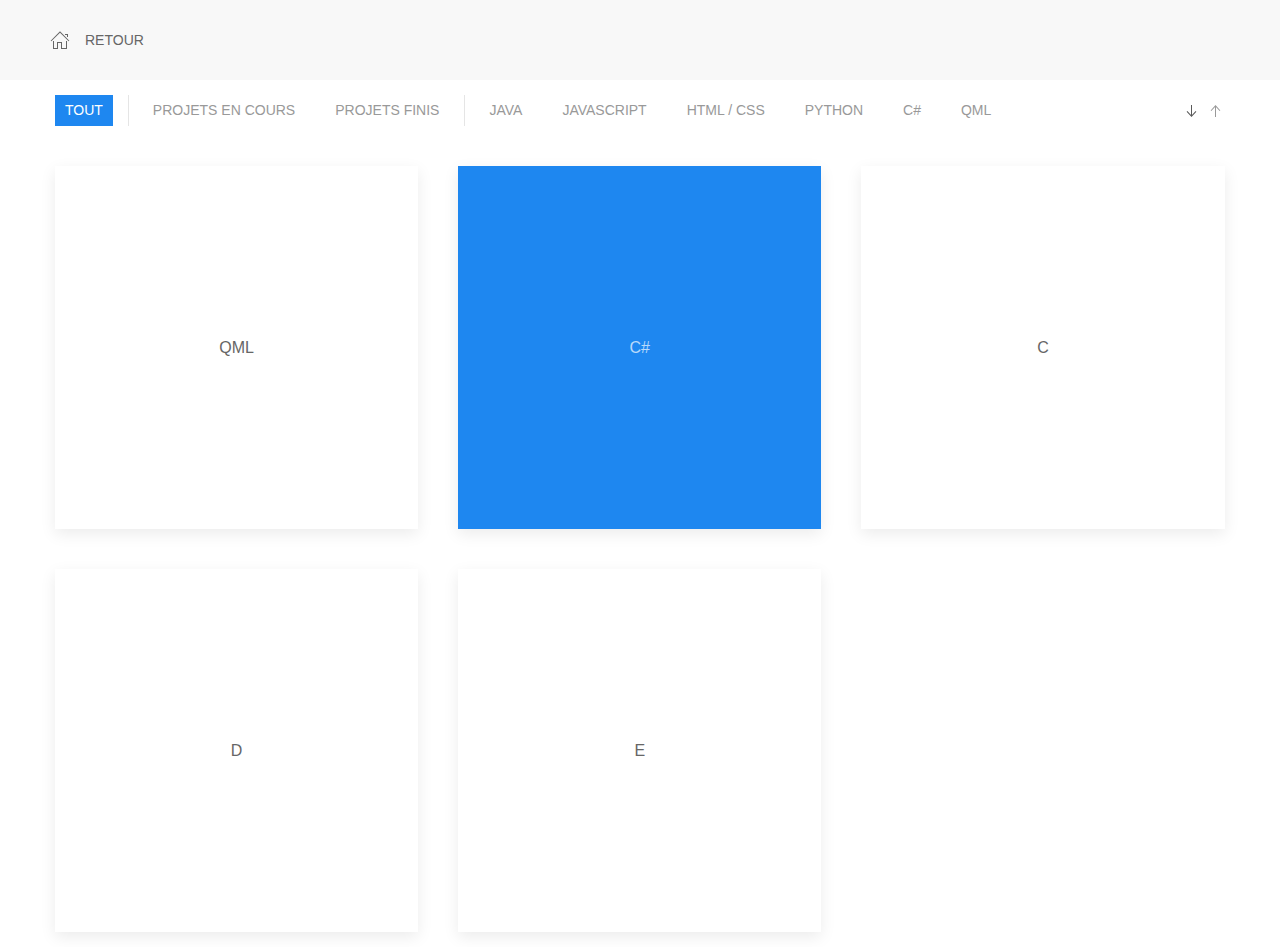
==== projects.html @ e8250ebe "Creating project page" ====
<!DOCTYPE html>
<html lang="en">

<head>
  <!-- Primary Meta Tags -->
  <title>Projets | DUPONT Antoine</title>
  <meta name="title" content="Projets | DUPONT Antoine">
  <meta name="description" content="Voici tous les projets que j'ai effectué par moi même ses dernièrs mois.">

  <meta charset="utf-8" />
  <meta name="viewport" content="width=device-width, initial-scale=1" />
  <meta name="keywords" content="project, projet, projects, projets" />
  <meta name="author" content="DUPONT Antoine" />

  <!-- Open Graph / Facebook -->
  <meta property="og:type" content="website">
  <meta property="og:url" content="https://antoine-dupont.zd.fr/uikit/projects.html">
  <meta property="og:title" content="Projets | DUPONT Antoine">
  <meta property="og:description" content="Voici tous les projets que j'ai effectué par moi même ses dernièrs mois.">
  <meta property="og:image" content="https://antoine-dupont.zd.fr/commun/moi.jpg">
  <meta property="og:site_name" content="Projets | DUPONT Antoine" />
  <meta property="og:locale" content="fr_FR" />

  <!-- Twitter -->
  <meta property="twitter:card" content="summary_large_image">
  <meta property="twitter:url" content="https://antoine-dupont.zd.fr/uikit/projects.html">

  <meta property="twitter:title" content="Projets | DUPONT Antoine">
  <meta property="twitter:description"
    content="Voici tous les projets que j'ai effectué par moi même ses dernièrs mois.">
  <meta property="twitter:image" content="https://antoine-dupont.zd.fr/commun/moi.jpg">

  <meta name="theme-color" content="#dfe4ea" />

  <!-- Favicon -->
  <link rel="icon" type="image/png" href="img/logo.png" />

  <!-- UIkit CSS -->
  <link rel="stylesheet" href="css/uikit.min.css" />
  <link rel="stylesheet" href="css/style.css" />
</head>

<body>

  <div class="uk-section uk-padding-remove">
    <nav class="uk-navbar-container" uk-navbar>
      <div class="uk-navbar-left">

        <ul class="uk-navbar-nav">
          <li>
            <a href="index.html"><span uk-icon="icon: home" class="uk-margin-left uk-padding-small"></span>Retour</a>
          </li>
        </ul>

      </div>
    </nav>
  </div>

  <div class="uk-container">
    <div class="uk-padding-small">

      <!-- Filter -->
      <div uk-filter="target: .js-filter">

        <div class="uk-grid-small uk-flex-middle" uk-grid>
          <div class="uk-width-expand">

            <div class="uk-grid-small uk-grid-divider uk-child-width-auto" uk-grid>
              <div>
                <ul class="uk-subnav uk-subnav-pill" uk-margin>
                  <li class="uk-active" uk-filter-control uk-tooltip="Annule tous les filtres"><a href="#">TOUT</a></li>
                </ul>
              </div>
              <div>
                <ul class="uk-subnav uk-subnav-pill" uk-margin>
                  <li uk-filter-control="filter: [data-state='inProgress']; group: data-state"><a href="#">Projets en
                      cours</a></li>
                  <li uk-filter-control="filter: [data-state='over']; group: data-state"><a href="#">Projets finis</a>
                  </li>
                </ul>
              </div>
              <div>
                <ul class="uk-subnav uk-subnav-pill" uk-margin>
                  <li uk-filter-control="filter: [data-skills='java']; group: skills"><a href="#">Java</a></li>
                  <li uk-filter-control="filter: [data-skills='javascript']; group: skills"><a href="#">Javascript</a>
                  </li>
                  <li uk-filter-control="filter: [data-skills='web']; group: skills"><a href="#">HTML / CSS</a></li>
                  <li uk-filter-control="filter: [data-skills='python']; group: skills"><a href="#">Python</a></li>
                  <li uk-filter-control="filter: [data-skills='csharp']; group: skills"><a href="#">C#</a></li>
                  <li uk-filter-control="filter: [data-skills='QML']; group: skills"><a href="#">QML</a></li>
                </ul>
              </div>
            </div>

          </div>
          <div class="uk-width-auto uk-text-nowrap">

            <span class="uk-active" uk-filter-control="sort: data-date" uk-tooltip="Croissant"><a class="uk-icon-link"
                href="#" uk-icon="icon: arrow-down"></a></span>
            <span uk-filter-control="sort: data-date; order: desc" uk-tooltip="Décroissant"><a class="uk-icon-link"
                href="#" uk-icon="icon: arrow-up"></a></span>

          </div>
        </div>

        <ul class="js-filter uk-child-width-1-2 uk-child-width-1-3@m uk-text-center" uk-grid="masonry: true">
          <li data-date="2016-06-01" data-state="inProgress" data-skills="QML">
            <div class="uk-card uk-card-default uk-card-body">
              <canvas width="500" height="500"></canvas>
              <div class="uk-position-center">QML</div>
            </div>
          </li>
          <li data-date="2016-12-13" data-state="inProgress" data-skills="csharp">
            <div class="uk-card uk-card-primary uk-card-body">
              <canvas width="500" height="500"></canvas>
              <div class="uk-position-center">C#</div>
            </div>
          </li>
          <li data-date="2017-05-20" data-state="inProgress" data-state="over">
            <div class="uk-card uk-card-default uk-card-body">
              <canvas width="500" height="500"></canvas>
              <div class="uk-position-center">C</div>
            </div>
          </li>
          <li data-date="2017-09-17" data-state="over" data-state="over">
            <div class="uk-card uk-card-default uk-card-body">
              <canvas width="500" height="500"></canvas>
              <div class="uk-position-center">D</div>
            </div>
          </li>
          <li data-date="2017-09-17" data-state="over" data-state="over">
            <div class="uk-card uk-card-default uk-card-body">
              <canvas width="500" height="500"></canvas>
              <div class="uk-position-center">E</div>
            </div>
          </li>
        </ul>

      </div>
      <!-- Filter -->

    </div>
  </div>

  <!-- UIkit JS -->
  <script src="js/uikit.min.js"></script>
  <script src="js/uikit-icons.min.js"></script>
</body>

</html>
---- css/style.css ----
/*
  
  Vert clair : #86C232
  Vert foncé : #61892F
  Gris foncé : #222629
  Gris moyen #1 : #474B4F
  Gris moyen #2 : #6B6E70
  Gris plus foncé : #dfe4ea 
  Gris clair : #f1f2f6 
  Blanc : #ffffff

  from : https://visme.co/blog/website-color-schemes #27 Gorgeous Contrast
*/


/* Header */

.header-bg h1 {
  color: #ffffff;
}

.header-bg h2 {
  color: #f1f2f6;
}

.header-bg h3 {
  color: #f1f2f6;
}

div .green {
  color: #86C232;
}

/* Header */

/* Myself Row #1 */
.img-shadow {
  -webkit-box-shadow: -6px 6px 10px -4px rgba(74, 74, 74, 0.73);
  -moz-box-shadow: -6px 6px 10px -4px rgba(74, 74, 74, 0.73);
  box-shadow: -6px 6px 10px -4px rgba(74, 74, 74, 0.73);
}

/* Myself Row #1 */

/* Projects Row #2 */

span.size-up {
  width: 50px;
  height: 50px;
}

span.icon-changes {
  margin-left: 15px;
  margin-bottom: 35px;
  margin-top: 20px;
}

/* Projects Row #2 */

/* Skills Row #3 */

h4.mtop {
  margin-top: 15px;
  margin-right: 15px;
}

/* Skills Row #3 */


/* Resume Row #4 */

div#resume h1,
div#resume h2 {
  color: #f1f2f6;
}

.button-green {
  color: #f1f2f6;
  background-color: #86C232;
}

.button-green:hover {
  color: #dfe4ea;
  background-color: #61892F;
}

/* Resume Row #4 */

/* Contact Row #5 */


/* Contact Row #5 */


::selection {
  background: #86C232;
}

::-moz-selection {
  background: #86C232;
}
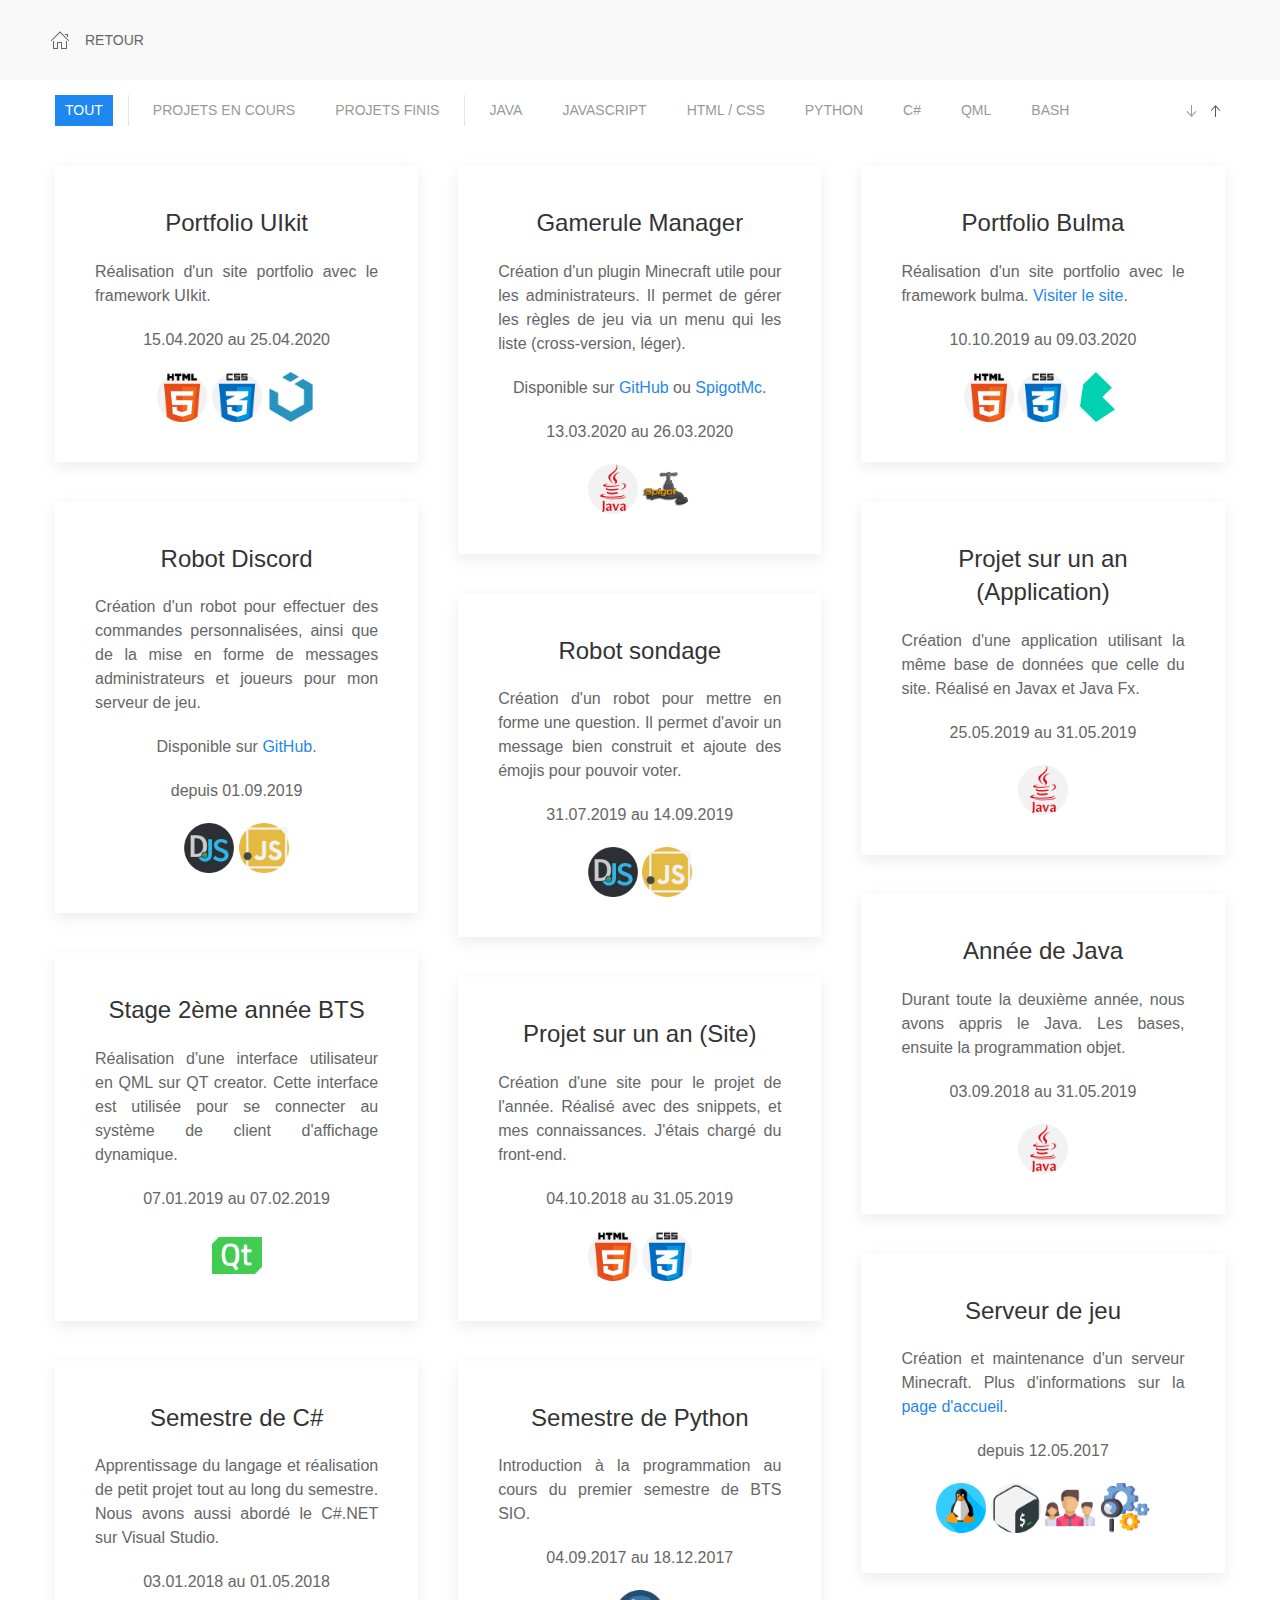
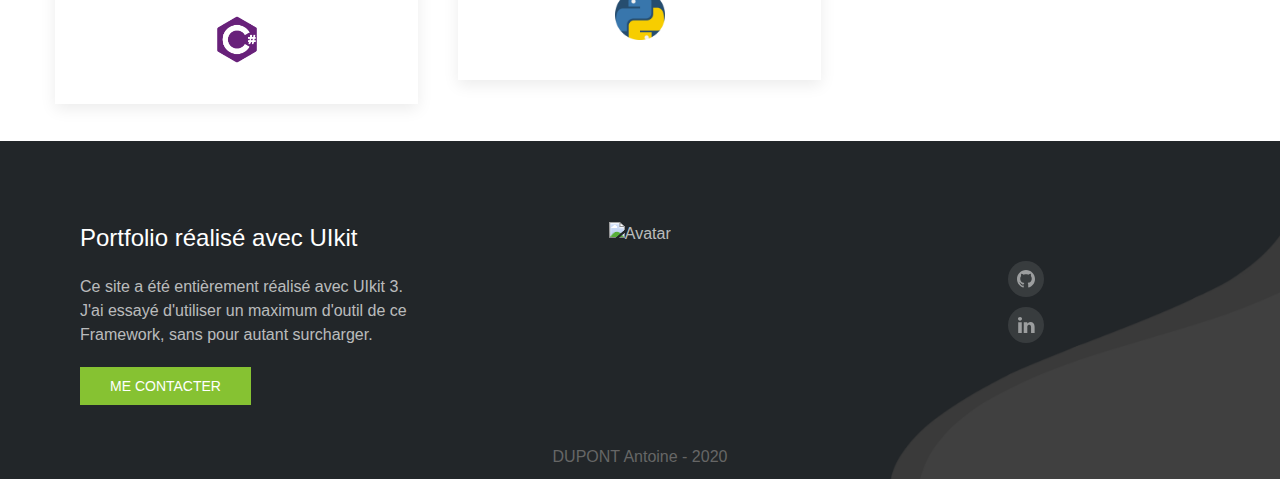
==== commit f8639c9f: "Adding filter, adding navbar, adding all my projects. Page done" ====
--- a/projects.html
+++ b/projects.html
@@ -42,6 +42,7 @@
 
 <body>
 
+  <!-- Navbar -->
   <div class="uk-section uk-padding-remove">
     <nav class="uk-navbar-container" uk-navbar>
       <div class="uk-navbar-left">
@@ -55,9 +56,12 @@
       </div>
     </nav>
   </div>
-
+  <!-- Navbar -->
+
+
+  <!-- Filter & projects -->
   <div class="uk-container">
-    <div class="uk-padding-small">
+    <div class="uk-padding-small uk-margin-bottom">
 
       <!-- Filter -->
       <div uk-filter="target: .js-filter">
@@ -88,6 +92,7 @@
                   <li uk-filter-control="filter: [data-skills='python']; group: skills"><a href="#">Python</a></li>
                   <li uk-filter-control="filter: [data-skills='csharp']; group: skills"><a href="#">C#</a></li>
                   <li uk-filter-control="filter: [data-skills='QML']; group: skills"><a href="#">QML</a></li>
+                  <li uk-filter-control="filter: [data-skills='bash']; group: skills"><a href="#">Bash</a></li>
                 </ul>
               </div>
             </div>
@@ -95,45 +100,196 @@
           </div>
           <div class="uk-width-auto uk-text-nowrap">
 
-            <span class="uk-active" uk-filter-control="sort: data-date" uk-tooltip="Croissant"><a class="uk-icon-link"
-                href="#" uk-icon="icon: arrow-down"></a></span>
-            <span uk-filter-control="sort: data-date; order: desc" uk-tooltip="Décroissant"><a class="uk-icon-link"
-                href="#" uk-icon="icon: arrow-up"></a></span>
+            <span uk-filter-control="sort: data-date" uk-tooltip="Croissant"><a class="uk-icon-link" href="#"
+                uk-icon="icon: arrow-down"></a></span>
+            <span class="uk-active" uk-filter-control="sort: data-date; order: desc" uk-tooltip="Décroissant"><a
+                class="uk-icon-link" href="#" uk-icon="icon: arrow-up"></a></span>
 
           </div>
         </div>
 
         <ul class="js-filter uk-child-width-1-2 uk-child-width-1-3@m uk-text-center" uk-grid="masonry: true">
-          <li data-date="2016-06-01" data-state="inProgress" data-skills="QML">
-            <div class="uk-card uk-card-default uk-card-body">
-              <canvas width="500" height="500"></canvas>
-              <div class="uk-position-center">QML</div>
-            </div>
-          </li>
-          <li data-date="2016-12-13" data-state="inProgress" data-skills="csharp">
-            <div class="uk-card uk-card-primary uk-card-body">
-              <canvas width="500" height="500"></canvas>
-              <div class="uk-position-center">C#</div>
-            </div>
-          </li>
-          <li data-date="2017-05-20" data-state="inProgress" data-state="over">
-            <div class="uk-card uk-card-default uk-card-body">
-              <canvas width="500" height="500"></canvas>
-              <div class="uk-position-center">C</div>
-            </div>
-          </li>
-          <li data-date="2017-09-17" data-state="over" data-state="over">
-            <div class="uk-card uk-card-default uk-card-body">
-              <canvas width="500" height="500"></canvas>
-              <div class="uk-position-center">D</div>
-            </div>
-          </li>
-          <li data-date="2017-09-17" data-state="over" data-state="over">
-            <div class="uk-card uk-card-default uk-card-body">
-              <canvas width="500" height="500"></canvas>
-              <div class="uk-position-center">E</div>
-            </div>
-          </li>
+
+          <!-- Portfolio UIkit  -->
+          <li data-date="2020-04-15" data-state="inProgress" data-skills="web">
+            <div class="uk-card uk-card-default uk-card-body">
+              <h3>Portfolio UIkit</h3>
+              <p class="uk-text-justify">Réalisation d'un site portfolio avec le framework UIkit.</p>
+              <p>15.04.2020 au 25.04.2020</p>
+              <span class="uk-icon uk-icon-image size-up i-margin" style="background-image: url(img/techno/html-5.png);"
+                uk-tooltip="HTML 5"></span>
+              <span class="uk-icon uk-icon-image size-up i-margin" style="background-image: url(img/techno/css.png);"
+                uk-tooltip="CSS 3"></span>
+              <span class="uk-icon uk-icon-image size-up i-margin" style="background-image: url(img/techno/uikit.png);"
+                uk-tooltip="UIkit"></span>
+            </div>
+          </li>
+          <!-- Portfolio UIkit  -->
+
+          <!-- Gamerule Manager  -->
+          <li data-date="2020-03-13" data-state="over" data-skills="java">
+            <div class="uk-card uk-card-default uk-card-body">
+              <h3>Gamerule Manager</h3>
+              <p class="uk-text-justify">Création d'un plugin Minecraft utile pour les administrateurs. Il permet de
+                gérer les règles de jeu via un menu qui les liste (cross-version, léger).</p>
+              <p>Disponible sur <a href="https://github.com/BoBsmil3Y/Gamerule-Manager" target="_blank">GitHub</a> ou <a
+                  href="https://www.spigotmc.org/resources/gamerule-manager.76665/" target="_blank">SpigotMc</a>.</p>
+              <p>13.03.2020 au 26.03.2020</p>
+              <span class="uk-icon uk-icon-image size-up i-margin" style="background-image: url(img/techno/java.png);"
+                uk-tooltip="Java"></span>
+              <span class="uk-icon uk-icon-image size-up i-margin" style="background-image: url(img/techno/spigot.png);"
+                uk-tooltip="Spigot"></span>
+            </div>
+          </li>
+          <!-- Gamerule Manager  -->
+
+          <!-- Portfolio Bulma  -->
+          <li data-date="2019-10-10" data-state="over" data-skills="web">
+            <div class="uk-card uk-card-default uk-card-body">
+              <h3>Portfolio Bulma</h3>
+              <p class="uk-text-justify">Réalisation d'un site portfolio avec le framework bulma. <a
+                  href="https://antoine-dupont.zd.fr/bulma/index.php" target="_blank">Visiter le site</a>.</p>
+              <p>10.10.2019 au 09.03.2020</p>
+              <span class="uk-icon uk-icon-image size-up i-margin" style="background-image: url(img/techno/html-5.png);"
+                uk-tooltip="HTML 5"></span>
+              <span class="uk-icon uk-icon-image size-up i-margin" style="background-image: url(img/techno/css.png);"
+                uk-tooltip="CSS 3"></span>
+              <span class="uk-icon uk-icon-image size-up i-margin" style="background-image: url(img/techno/bulma.png);"
+                uk-tooltip="Bulma"></span>
+            </div>
+          </li>
+          <!-- Portfolio Bulma  -->
+
+          <!-- Myrith bot -->
+          <li data-date="2019-09-01" data-state="inProgress" data-skills="javascript">
+            <div class="uk-card uk-card-default uk-card-body">
+              <h3>Robot Discord</h3>
+              <p class="uk-text-justify">Création d'un robot pour effectuer des commandes personnalisées, ainsi que de
+                la mise en forme de messages administrateurs et joueurs pour mon serveur de jeu.</p>
+              <p>Disponible sur <a href="https://github.com/BoBsmil3Y/Myrith-bot" target="_blank">GitHub</a>.</p>
+              <p>depuis 01.09.2019</p>
+              <span class="uk-icon uk-icon-image size-up i-margin"
+                style="background-image: url(img/techno/discordjs.png);" uk-tooltip="Discord.Js"></span>
+              <span class="uk-icon uk-icon-image size-up i-margin"
+                style="background-image: url(img/techno/javascript.png);" uk-tooltip="Javascript"></span>
+            </div>
+          </li>
+          <!-- Myrith bot -->
+
+          <!-- Survey bot -->
+          <li data-date="2019-07-31" data-state="over" data-skills="javascript">
+            <div class="uk-card uk-card-default uk-card-body">
+              <h3>Robot sondage</h3>
+              <p class="uk-text-justify">Création d'un robot pour mettre en forme une question. Il permet d'avoir un
+                message bien construit et ajoute des émojis pour pouvoir voter.</p>
+              <p>31.07.2019 au 14.09.2019</p>
+              <span class="uk-icon uk-icon-image size-up i-margin"
+                style="background-image: url(img/techno/discordjs.png);" uk-tooltip="Discord.Js"></span>
+              <span class="uk-icon uk-icon-image size-up i-margin"
+                style="background-image: url(img/techno/javascript.png);" uk-tooltip="Javascript"></span>
+            </div>
+          </li>
+          <!-- Survey bot -->
+
+          <!-- Year project app -->
+          <li data-date="2019-05-25" data-state="over" data-skills="java">
+            <div class="uk-card uk-card-default uk-card-body">
+              <h3>Projet sur un an (Application)</h3>
+              <p class="uk-text-justify">Création d'une application utilisant la même base de données que celle du site.
+                Réalisé en Javax et Java Fx.</p>
+              <p>25.05.2019 au 31.05.2019</p>
+              <span class="uk-icon uk-icon-image size-up i-margin" style="background-image: url(img/techno/java.png);"
+                uk-tooltip="Java"></span>
+            </div>
+          </li>
+          <!-- Year project app  -->
+
+          <!-- Year project Web -->
+          <li data-date="2018.10.04" data-state="over" data-skills="web">
+            <div class="uk-card uk-card-default uk-card-body">
+              <h3>Projet sur un an (Site)</h3>
+              <p class="uk-text-justify">Création d'une site pour le projet de l'année. Réalisé avec des snippets, et
+                mes connaissances. J'étais chargé du front-end.</p>
+              <p>04.10.2018 au 31.05.2019</p>
+              <span class="uk-icon uk-icon-image size-up i-margin" style="background-image: url(img/techno/html-5.png);"
+                uk-tooltip="HTML 5"></span>
+              <span class="uk-icon uk-icon-image size-up i-margin" style="background-image: url(img/techno/css.png);"
+                uk-tooltip="CSS 3"></span>
+            </div>
+          </li>
+          <!-- Year project Web  -->
+
+          <!-- Second year BTS internship  -->
+          <li data-date="2019-01-07" data-state="over" data-skills="QML">
+            <div class="uk-card uk-card-default uk-card-body">
+              <h3>Stage 2ème année BTS</h3>
+              <p class="uk-text-justify">Réalisation d'une interface utilisateur en QML sur QT creator. Cette interface
+                est utilisée pour se connecter au système de client d'affichage dynamique.</p>
+              <p>07.01.2019 au 07.02.2019</p>
+              <span class="uk-icon uk-icon-image size-up i-margin" style="background-image: url(img/techno/qt.png);"
+                uk-tooltip="QML"></span>
+            </div>
+          </li>
+          <!-- Second year BTS internship -->
+
+          <!-- Java lesson  -->
+          <li data-date="2018.09.03" data-state="over" data-skills="java">
+            <div class="uk-card uk-card-default uk-card-body">
+              <h3>Année de Java</h3>
+              <p class="uk-text-justify">Durant toute la deuxième année, nous avons appris le Java. Les bases, ensuite
+                la programmation objet.</p>
+              <p>03.09.2018 au 31.05.2019</p>
+              <span class="uk-icon uk-icon-image size-up i-margin" style="background-image: url(img/techno/java.png);"
+                uk-tooltip="Java"></span>
+            </div>
+          </li>
+          <!-- Java lesson -->
+
+          <!-- C# lesson  -->
+          <li data-date="2018.01.03" data-state="over" data-skills="csharp">
+            <div class="uk-card uk-card-default uk-card-body">
+              <h3>Semestre de C#</h3>
+              <p class="uk-text-justify">Apprentissage du langage et réalisation de petit projet tout au long du
+                semestre. Nous avons aussi abordé le C#.NET sur Visual Studio.</p>
+              <p>03.01.2018 au 01.05.2018</p>
+              <span class="uk-icon uk-icon-image size-up i-margin" style="background-image: url(img/techno/csharp.png);"
+                uk-tooltip="C#"></span>
+            </div>
+          </li>
+          <!-- C# lesson -->
+
+          <!-- Python lesson  -->
+          <li data-date="2017.09.04" data-state="over" data-skills="python">
+            <div class="uk-card uk-card-default uk-card-body">
+              <h3>Semestre de Python</h3>
+              <p class="uk-text-justify">Introduction à la programmation au cours du premier semestre de BTS SIO.
+              </p>
+              <p>04.09.2017 au 18.12.2017</p>
+              <span class="uk-icon uk-icon-image size-up i-margin" style="background-image: url(img/techno/python.png);"
+                uk-tooltip="Python"></span>
+            </div>
+          </li>
+          <!-- Python lesson -->
+
+          <!-- Server  -->
+          <li data-date="2017.05.12" data-state="inProgress" data-skills="bash">
+            <div class="uk-card uk-card-default uk-card-body">
+              <h3>Serveur de jeu</h3>
+              <p class="uk-text-justify">Création et maintenance d'un serveur Minecraft. Plus d'informations
+                sur la <a href="index.html#projects">page d'accueil</a>.</p>
+              <p>depuis 12.05.2017</p>
+              <span class="uk-icon uk-icon-image size-up i-margin"
+                style="background-image: url(img/techno/linux-1.png);" uk-tooltip="Linux"></span>
+              <span class="uk-icon uk-icon-image size-up i-margin"
+                style="background-image: url(img/techno/gnu-bash.png);" uk-tooltip="Bash"></span>
+              <span class="uk-icon uk-icon-image size-up i-margin" style="background-image: url(img/techno/team.png);"
+                uk-tooltip="Manager"></span>
+              <span class="uk-icon uk-icon-image size-up i-margin" style="background-image: url(img/techno/cog.png);"
+                uk-tooltip="Configurer"></span>
+            </div>
+          </li>
+          <!-- Server -->
+
         </ul>
 
       </div>
@@ -141,6 +297,47 @@
 
     </div>
   </div>
+  <!-- Filter & projects -->
+
+
+  <!-- Footer -->
+  <div class="uk-section-small uk-background-cover" style="background-image: url(../img/footer.png);" id="contact">
+    <div class="uk-container uk-container-expand@s">
+
+      <div class="uk-light uk-padding">
+        <div class="uk-child-width-1-3@s" uk-grid>
+
+          <div>
+            <h3>Portfolio réalisé avec UIkit</h3>
+            <p>Ce site a été entièrement réalisé avec UIkit 3. J'ai essayé d'utiliser un maximum d'outil de ce
+              Framework, sans pour autant surcharger.</p>
+            <a class="uk-button button-green" href="mailto:antoine.dupont59@hotmail.com">Me contacter</a>
+          </div>
+
+          <div class="uk-text-center">
+            <img class="" width="300" height="300" src="img/moi.png" alt="Avatar">
+          </div>
+
+          <div class="uk-text-center">
+            <ul class="uk-padding" style="list-style-type: none;">
+              <li><a href="https://github.com/BoBsmil3Y" target="_blank" class="uk-icon-button uk-margin-small-bottom"
+                  uk-icon="github" id="github"></a></li>
+              <li><a href="https://fr.linkedin.com/in/antoine-dupont-zd-fr" target="_blank"
+                  class="uk-icon-button uk-margin-small-bottom" uk-icon="linkedin" id="linkedin"></a></li>
+            </ul>
+          </div>
+
+        </div>
+
+
+      </div>
+      <div class="uk-text-center">
+        <p style="margin-bottom: -30px;">DUPONT Antoine - 2020</p>
+      </div>
+    </div>
+  </div>
+  <!-- Footer -->
+
 
   <!-- UIkit JS -->
   <script src="js/uikit.min.js"></script>
--- a/css/style.css
+++ b/css/style.css
@@ -55,6 +55,13 @@
   margin-top: 20px;
 }
 
+h1.green-color,
+h2.green-color,
+h3.green-color,
+h4.green-color {
+  color: #86C232;
+}
+
 /* Projects Row #2 */
 
 /* Skills Row #3 */
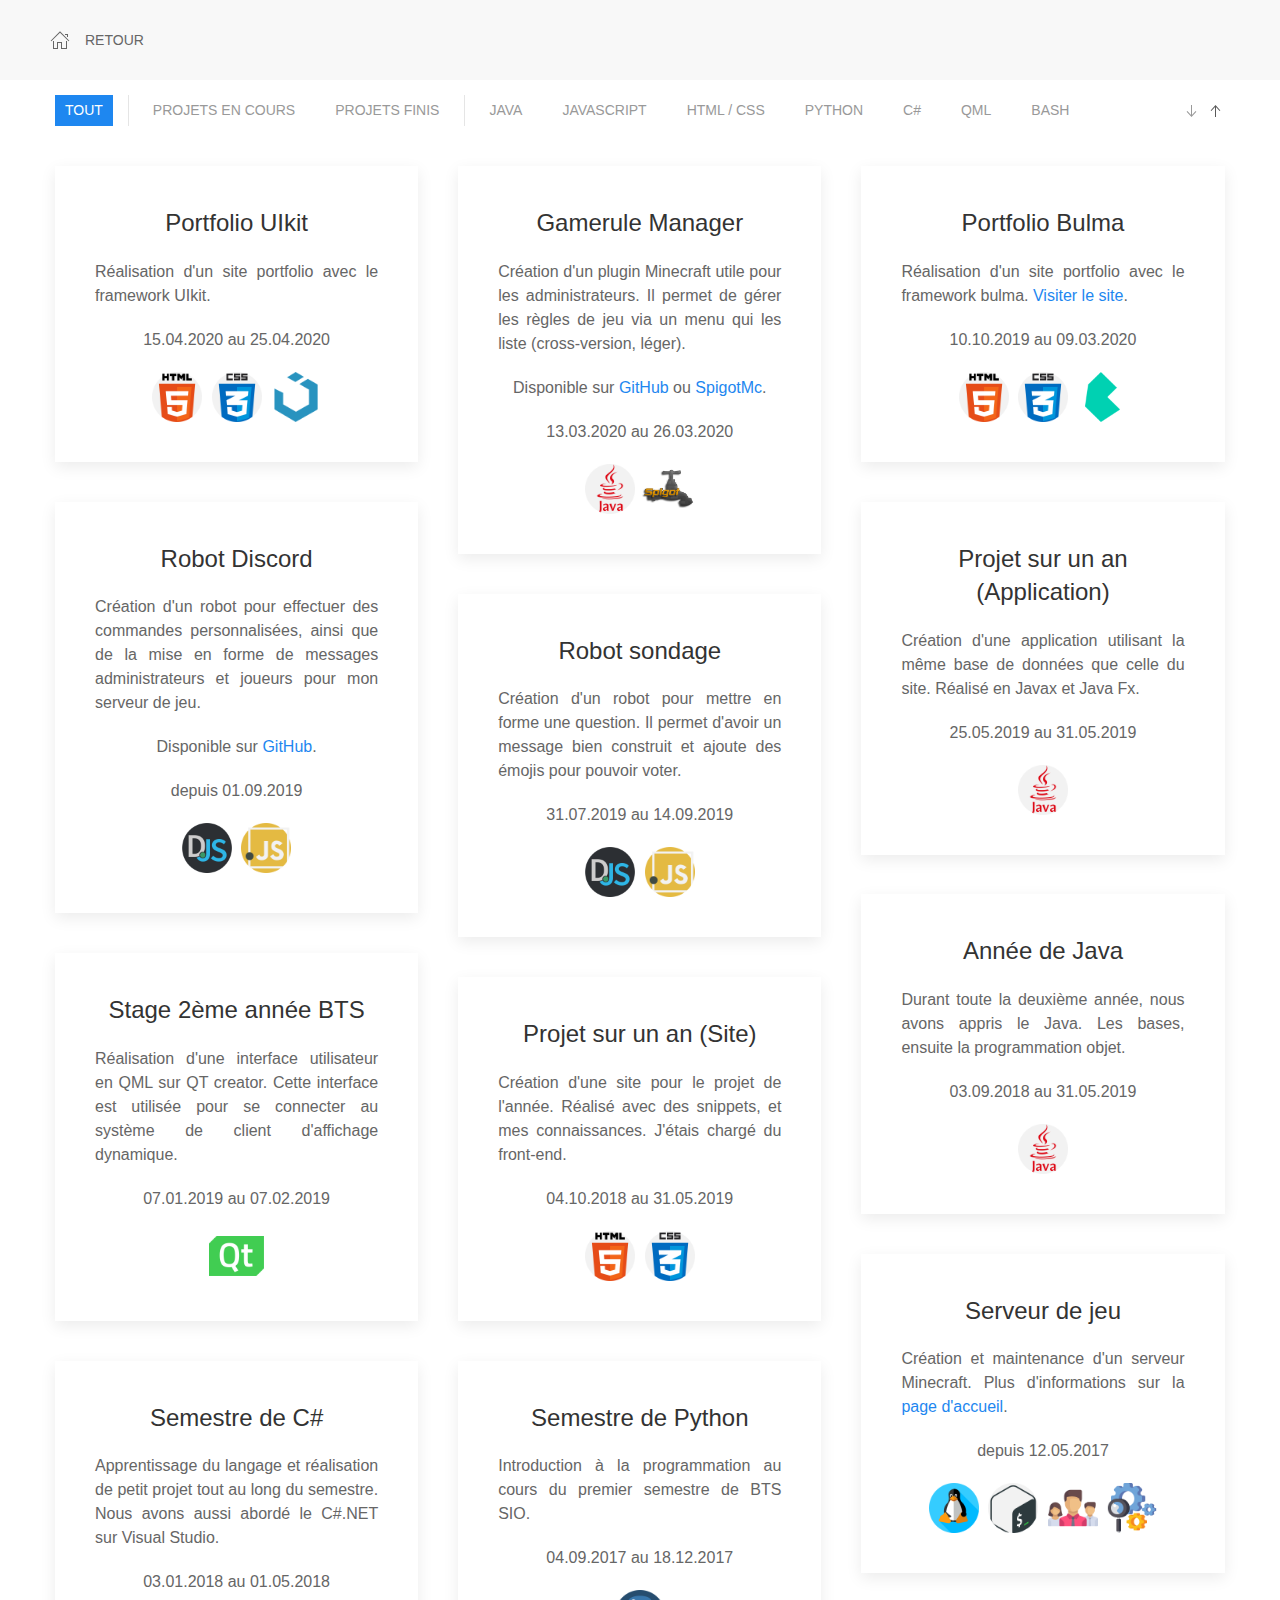
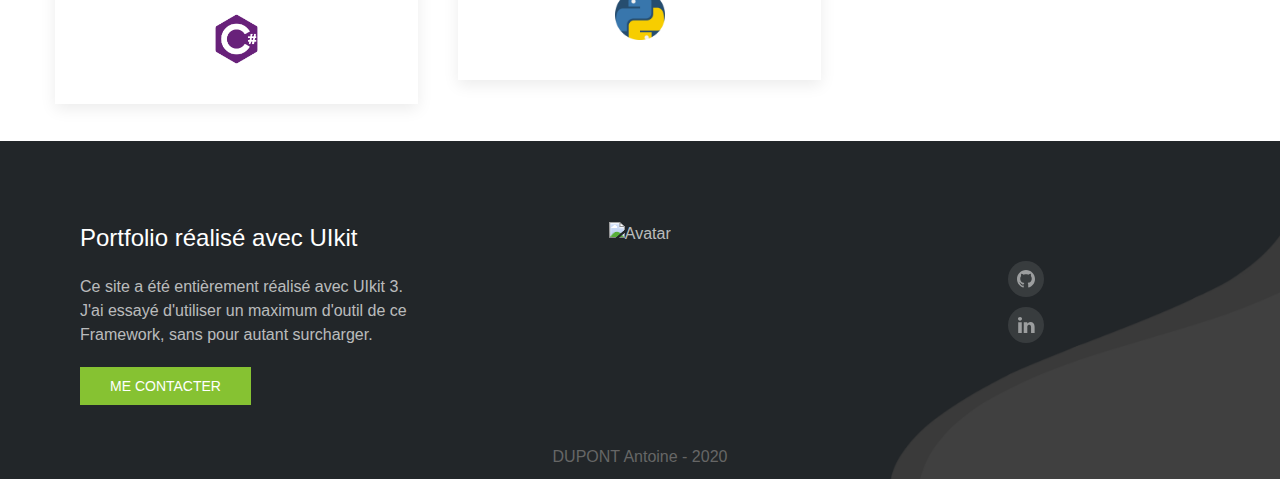
==== commit 9c5e8095: "Adapting code to server folder. Moving all items used in both portfolio to a common folder to optimi" ====
--- a/projects.html
+++ b/projects.html
@@ -301,7 +301,7 @@
 
 
   <!-- Footer -->
-  <div class="uk-section-small uk-background-cover" style="background-image: url(../img/footer.png);" id="contact">
+  <div class="uk-section-small uk-background-cover" style="background-image: url(img/footer.png);" id="contact">
     <div class="uk-container uk-container-expand@s">
 
       <div class="uk-light uk-padding">
--- a/css/style.css
+++ b/css/style.css
@@ -95,6 +95,11 @@
 
 /* Contact Row #5 */
 
+span.i-margin {
+
+  padding-right: 5px;
+
+}
 
 /* Contact Row #5 */
 
